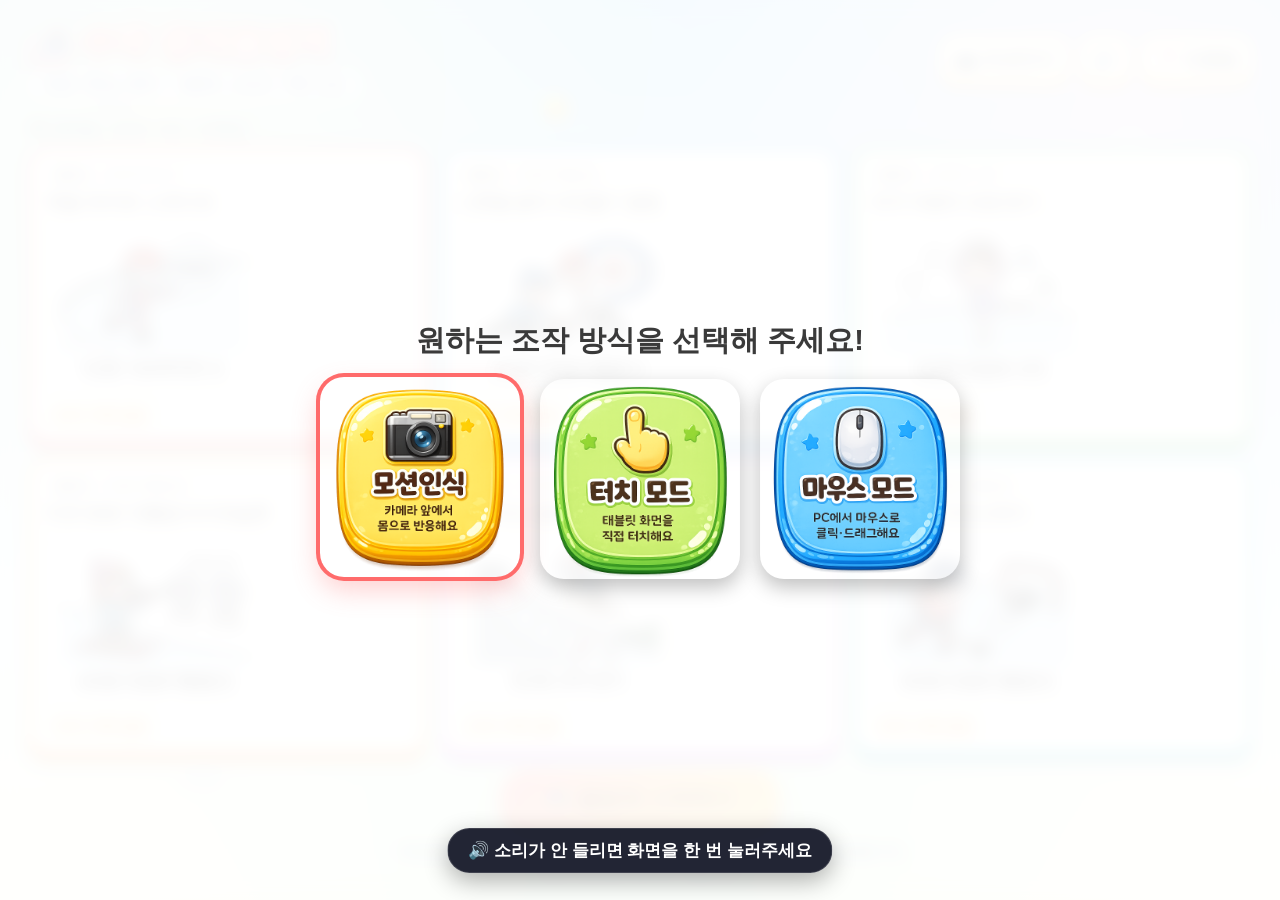
==== index.html @ 2736fecd "[프로젝트 초기화] 수학 동계올림픽 1학년 2학기 버전 프로젝트 상태 정리 및 인수인계 준비 - 모든 소스 코드, 에셋, 모델 파일 첫 커밋 - .gitignore 추가 (macO" ====
<!doctype html>
<html lang="ko">
<head>
<meta charset="UTF-8">
<meta name="viewport" content="width=device-width, initial-scale=1, maximum-scale=1, user-scalable=no, viewport-fit=cover">
<title>수학 동계올림픽</title>
<link rel="stylesheet" href="css/style.css">
</head>
<body class="landing">

<div class="landing-decor" aria-hidden="true">
  <span class="cloud1">☁️</span>
  <span class="cloud2">☁️</span>
  <span class="cloud3">☁️</span>
  <span class="star1">⭐</span>
  <span class="star2">✨</span>
  <span class="star3">⭐</span>
</div>

<div class="menu-wrap">
  <div class="menu-header">
    <div>
      <h1>🎿 수학 동계올림픽</h1>
      <div class="sub">초등 1학년 2학기 · 6종목 스포츠 기록 도전</div>
    </div>
    <div class="actions">
      <button class="icon-btn" id="modeBtn">📷 모드</button>
      <button class="icon-btn" id="volBtn">🔊</button>
      <button class="icon-btn" id="helpBtn">❓ 도움말</button>
    </div>
  </div>

  <div class="section-label">🎮 종목을 고르면 바로 시작해요</div>
  <div class="grid" id="grid"></div>

  <div class="start-cta-row">
    <button class="start-cta" id="randomStartBtn">🎮 올림픽 시작하기</button>
  </div>

  <div class="footer">📄 개인정보 처리방침 · 카메라 영상은 저장되지 않아요 (녹화 영상은 기기에만 저장됩니다)</div>
  <div class="credit">경북수학교육교사연구회 -수(數)다방-</div>
</div>

<div class="overlay-panel" id="modePanel" style="display:none;position:fixed;">
  <h2>원하는 조작 방식을 선택해 주세요!</h2>
  <div class="mode-row">
    <button class="mode-btn" data-mode="motion">
      <img src="assets/button1.png" alt="모션인식: 카메라 앞에서 몸으로 반응해요">
    </button>
    <button class="mode-btn" data-mode="touch">
      <img src="assets/button2.png" alt="터치 모드: 태블릿 화면을 직접 터치해요">
    </button>
    <button class="mode-btn" data-mode="mouse">
      <img src="assets/button3.png" alt="마우스 모드: PC에서 마우스로 클릭·드래그해요">
    </button>
  </div>
</div>

<div class="overlay-panel" id="helpPanel" style="display:none;position:fixed;">
  <div class="help-modal">
    <h2>🎉 신나게 놀아보자! 쉽고 재미있는 놀이 방법</h2>
    <p class="help-sub">태블릿을 책상 위에 놓고 앉아서, 손과 고개만 움직이면 돼요!</p>
    <div class="help-steps">
      <img src="assets/help1.png" alt="1단계 모션 인식: 손을 들어 준비, 2단계 터치 방식: 화면을 콕 눌러 시작">
      <img src="assets/help2.png" alt="3단계 60초 동안 신나게 게임하기, 4단계 멋진 영상과 사진 저장하기">
    </div>
    <button class="big-btn" id="closeHelp">알겠어요!</button>
  </div>
</div>

<script type="module">
import { HighScore, InputMode, FileAudioLoop, showSoundHint } from "./js/engine.js?v=7";

const isMuted = () => localStorage.getItem("smo_muted") === "1";
const bgm = new FileAudioLoop("assets/sounds/bgm.mp3", 0.35);
if (!isMuted()) bgm.play(showSoundHint);

const UNITS = [
  { id: "u1", emoji: "⛸️", title: "종목 1", sub: "100까지의 수", name: "목을 좌우로! 스케이트", href: "games/u1-number.html", thumb: "assets/1.png" },
  { id: "u2", emoji: "🥌", title: "종목 2", sub: "덧셈과 뺄셈(1)", name: "스톤을 굴려 10만들기 컬링", href: "games/u2-curling.html", thumb: "assets/2.png" },
  { id: "u3", emoji: "👑", title: "종목 3", sub: "모양과 시각", name: "피겨 여왕의 모양 연기", href: "games/u3-figure.html", thumb: "assets/3.png" },
  { id: "u4", emoji: "🎯", title: "종목 4", sub: "덧셈과 뺄셈(2)", name: "타겟 탕탕! 덧뺄셈 바이애슬론", href: "games/u4-biathlon.html", thumb: "assets/4.png" },
  { id: "u5", emoji: "🛷", title: "종목 5", sub: "규칙 찾기", name: "규칙 타고 멀리 스키점프", href: "games/u5-skijump.html", thumb: "assets/5.png" },
  { id: "u6", emoji: "🏒", title: "종목 6", sub: "덧셈과 뺄셈(3)", name: "슛~골인! 아이스하키", href: "games/u6-hockey.html", thumb: "assets/6.png" },
];

function goToGame(href) { bgm.stop(); location.href = href; }

let goldCount = 0;
const grid = document.getElementById("grid");
UNITS.forEach((u) => {
  const card = document.createElement("button");
  card.className = "card";
  const best = HighScore.get(u.id);
  if (best && best.label && best.label.startsWith("🥇")) goldCount++;
  card.innerHTML = `
    <div class="card-head">
      <span class="card-badge">${u.title}</span>
      <span class="card-subject">${u.sub}</span>
    </div>
    <div class="card-name">${u.name}</div>
    <div class="card-thumb" data-emoji="${u.emoji}"><img src="${u.thumb}" alt="${u.name}" loading="lazy"></div>
    <div class="card-foot">${best ? best.label : "아직 기록 없음"}</div>
  `;
  const thumbImg = card.querySelector(".card-thumb img");
  thumbImg.addEventListener("error", () => {
    thumbImg.style.display = "none";
    thumbImg.parentElement.classList.add("thumb-fallback");
  }, { once: true });
  card.addEventListener("click", () => {
    card.classList.add("bounce");
    setTimeout(() => goToGame(u.href), 180);
  });
  grid.appendChild(card);
});

document.getElementById("randomStartBtn").addEventListener("click", () => {
  const pick = UNITS[Math.floor(Math.random() * UNITS.length)];
  goToGame(pick.href);
});
if (goldCount === UNITS.length) {
  const banner = document.createElement("div");
  banner.className = "footer";
  banner.style.color = "#ffb703";
  banner.style.fontWeight = "800";
  banner.textContent = "⭐ 6종목 모두 금메달! 종합 우승 트로피 🏆";
  document.querySelector(".menu-wrap").insertBefore(banner, document.querySelector(".grid"));
}

const helpPanel = document.getElementById("helpPanel");
document.getElementById("helpBtn").addEventListener("click", () => helpPanel.style.display = "flex");
document.getElementById("closeHelp").addEventListener("click", () => helpPanel.style.display = "none");

const modePanel = document.getElementById("modePanel");
const modeBtn = document.getElementById("modeBtn");
function refreshModeBtn() {
  modeBtn.textContent = InputMode.label(InputMode.get());
  document.querySelectorAll(".mode-btn").forEach((b) => {
    b.classList.toggle("selected", b.dataset.mode === InputMode.get());
  });
}
modeBtn.addEventListener("click", () => modePanel.style.display = "flex");
document.querySelectorAll(".mode-btn").forEach((btn) => {
  btn.addEventListener("click", () => {
    InputMode.set(btn.dataset.mode);
    refreshModeBtn();
    setTimeout(() => modePanel.style.display = "none", 200);
  });
});
refreshModeBtn();
// 이번 브라우저 세션(탭)에서 아직 조작 방식 모달을 안 띄웠다면 랜딩페이지 첫 진입 시 한 번만 보여준다.
if (!sessionStorage.getItem("smo1_mode_shown")) {
  sessionStorage.setItem("smo1_mode_shown", "1");
  modePanel.style.display = "flex";
}

const volBtn = document.getElementById("volBtn");
volBtn.addEventListener("click", () => {
  const muted = localStorage.getItem("smo_muted") === "1";
  localStorage.setItem("smo_muted", muted ? "0" : "1");
  volBtn.textContent = muted ? "🔊" : "🔇";
  bgm.setMuted(!muted);
});
if (localStorage.getItem("smo_muted") === "1") volBtn.textContent = "🔇";
</script>
</body>
</html>
---- css/style.css ----
:root{
  --bg:#0f172a;
  --panel:#1a1f3d;
  --panel2:#242a52;
  --accent:#f59e0b;
  --accent2:#06d6a0;
  --accent3:#ff5722;
  --danger:#ef476f;
  --text:#f4f4f9;
  --muted:#9aa0c0;
  --radius:20px;
  --tap:48px; /* 최소 터치 영역 */
  font-family:"Pretendard","Apple SD Gothic Neo","Malgun Gothic",sans-serif;
}
*{box-sizing:border-box;}
html{
  /* 휴대폰 가로화면(~600px)부터 대형 모니터(~1600px+)까지 rem 기준 폰트가 유동적으로 조절됨 */
  font-size:clamp(14px, 0.75vw + 10px, 18px);
}
html,body{
  margin:0;padding:0;width:100%;height:100%;
  background:var(--bg);color:var(--text);
  overflow:hidden;touch-action:none;
  -webkit-user-select:none;user-select:none;
}
/* 모바일 브라우저 주소창 유무에 따라 100vh가 실제 화면과 어긋나는 문제 보정 (지원 브라우저에서만 적용) */
@supports (height:100dvh){
  html,body{height:100dvh;}
}
body.scrollable{overflow-y:auto;touch-action:pan-y;}
button{font-family:inherit;cursor:pointer;}
img{max-width:100%;height:auto;}

/* ---------- Main menu ---------- */
.menu-wrap{
  width:100%;height:100%;max-width:1700px;margin:0 auto;
  display:flex;flex-direction:column;
  padding:clamp(10px, 2vh, 18px) clamp(14px, 3vw, 28px);
  position:relative;z-index:1;
  overflow-y:auto;touch-action:pan-y; /* 세로모드 등 콘텐츠가 화면보다 길어지면 내부 스크롤 허용 */
  background:
    radial-gradient(ellipse 900px 500px at 15% -10%, #f59e0b22, transparent 60%),
    radial-gradient(ellipse 900px 600px at 100% 110%, #06d6a022, transparent 60%),
    var(--bg);
}
.menu-header{
  display:flex;align-items:center;justify-content:space-between;flex-wrap:wrap;
  gap:8px;margin-bottom:clamp(6px, 1.5vh, 14px);
}
.menu-header h1{
  font-size:clamp(1.2rem, 1.6vw + 1rem, 1.9rem);margin:0;display:flex;align-items:center;gap:10px;
  font-weight:900;letter-spacing:0.5px;
  text-shadow:0 0 18px #f59e0b99, 0 0 40px #f59e0b44, 0 2px 0 #00000066;
}
.menu-header .sub{color:var(--muted);font-size:clamp(0.7rem, 1vw + 0.4rem, 0.9rem);margin-top:4px;}
.menu-header .actions{display:flex;gap:clamp(6px, 1vw, 10px);flex-wrap:wrap;}
.icon-btn{
  background:#ffffff0f;backdrop-filter:blur(10px);border:1px solid #ffffff26;border-radius:14px;
  color:var(--text);padding:8px 12px;font-size:clamp(0.82rem, 1vw + 0.5rem, 1rem);
  min-height:var(--tap);min-width:var(--tap);
  display:inline-flex;align-items:center;justify-content:center;gap:4px;
}
.icon-btn:active{transform:scale(0.96);}

.section-label{
  color:var(--muted);font-size:clamp(0.68rem, 0.6vw + 0.5rem, 0.78rem);font-weight:700;letter-spacing:1px;
  text-transform:uppercase;margin:clamp(3px, 1vh, 6px) 2px clamp(4px, 1vh, 8px);
}

.grid{
  display:grid;grid-template-columns:repeat(3,1fr);
  grid-template-rows:repeat(2,1fr);gap:clamp(8px, 1.4vw, 14px);
  flex:1;min-height:0;
}
.card{
  background:linear-gradient(160deg,#ffffff14,#ffffff05);
  backdrop-filter:blur(14px);
  border-radius:var(--radius);border:1px solid #ffffff22;
  box-shadow:0 8px 24px #00000040, inset 0 1px 0 #ffffff1a;
  display:flex;flex-direction:column;
  gap:clamp(3px, 0.8vh, 6px);position:relative;overflow:hidden;min-height:0;
  padding:clamp(8px, 1.4vw, 14px) clamp(9px, 1.6vw, 14px) clamp(7px, 1.2vw, 10px);
  transition:transform .15s ease, border-color .15s ease, box-shadow .15s ease;
}
.card:active{transform:scale(0.96);}
/* 마우스가 있는 PC에서만 호버 효과 적용 — 터치 기기에서 hover가 눌러붙는 현상 방지 */
@media (hover:hover) and (pointer:fine){
  .card:hover{border-color:#f59e0b66;box-shadow:0 8px 28px #00000050, 0 0 0 1px #f59e0b33, inset 0 1px 0 #ffffff1a;}
}

/* 상단 헤더: 종목 뱃지 + 과목 태그 */
.card-head{display:flex;align-items:center;justify-content:space-between;gap:6px;flex:0 0 auto;}
.card-badge{
  font-size:clamp(0.6rem, 0.5vw + 0.42rem, 0.66rem);font-weight:700;white-space:nowrap;
  background:#ffffff18;padding:3px 9px;border-radius:20px;color:var(--muted);
}
.card-subject{font-size:clamp(0.62rem, 0.5vw + 0.44rem, 0.7rem);font-weight:700;color:var(--muted);white-space:nowrap;}
.card-name{
  flex:0 0 auto;font-weight:800;font-size:clamp(0.8rem, 0.8vw + 0.55rem, 0.92rem);
  line-height:1.25;text-align:left;
  overflow:hidden;text-overflow:ellipsis;display:-webkit-box;-webkit-line-clamp:2;-webkit-box-orient:vertical;
}

/* 중단: 썸네일 이미지 — object-fit:contain으로 잘림 없이 전체가 보이도록 */
.card-thumb{
  flex:1;min-height:0;display:flex;align-items:center;justify-content:center;
  background:#ffffff0a;border-radius:14px;overflow:hidden;padding:4px;
}
.card-thumb img{width:100%;height:100%;object-fit:contain;display:block;}
/* 썸네일 PNG가 아직 없을 때(추후 제작 예정) 자동 대체되는 이모지 플레이스홀더 */
.card-thumb.thumb-fallback{background:linear-gradient(160deg,#ffffff1c,#ffffff08);}
.card-thumb.thumb-fallback::before{content:attr(data-emoji);font-size:clamp(2.4rem, 9vmin, 3.6rem);filter:drop-shadow(0 4px 8px #00000030);}
body.landing .card-thumb.thumb-fallback{background:linear-gradient(160deg,#00000008,#00000003);}

/* 하단 푸터: 플레이 기록 */
.card-foot{
  flex:0 0 auto;text-align:center;font-size:clamp(0.66rem, 0.55vw + 0.48rem, 0.76rem);font-weight:700;color:var(--accent);
  background:#ffffff0f;border-radius:12px;padding:5px 8px;
  overflow:hidden;text-overflow:ellipsis;white-space:nowrap;
}
.footer{
  text-align:center;color:var(--muted);font-size:clamp(0.6rem, 0.5vw + 0.44rem, 0.72rem);
  padding-top:clamp(4px, 1vh, 10px);
}
/* 하단 제작자 표기 — 개인정보 안내 문구보다 한 단계 더 옅고 작게, 위쪽에 살짝 여백을 두어 구분 */
.credit{
  text-align:center;color:var(--muted);opacity:0.75;
  font-size:clamp(0.56rem, 0.4vw + 0.4rem, 0.66rem);
  margin-top:clamp(2px, 0.6vh, 6px);
  word-break:keep-all;overflow-wrap:break-word;
}

/* 세로모드(휴대폰을 세워서 볼 때): 3x2 가로 배치 대신 2열로 쌓아서 카드 하나하나를 넉넉하게 보여주고,
   6장을 다 채워도 화면보다 길어지면 menu-wrap이 세로로 스크롤되도록 함 */
@media (orientation:portrait){
  .grid{
    grid-template-columns:repeat(2,1fr);
    grid-template-rows:repeat(3,minmax(150px,1fr));
    flex:0 0 auto;
  }
}

/* 카드 선택 3D 바운스 */
@keyframes cardBounce{
  0%{transform:scale(1);}
  35%{transform:scale(0.92);}
  65%{transform:scale(1.05);}
  100%{transform:scale(1);}
}
.card.bounce{animation:cardBounce .38s ease;}

/* 하단 GAME START 대형 펄스 버튼 */
.start-cta-row{display:flex;justify-content:center;padding:clamp(6px, 1.4vh, 10px) 0 4px;}
.start-cta{
  background:linear-gradient(135deg,var(--accent),var(--accent3));
  border:none;border-radius:28px;color:#1a1200;font-weight:900;
  font-size:clamp(0.95rem, 1vw + 0.65rem, 1.15rem);padding:clamp(10px, 2vh, 16px) clamp(24px, 5vw, 44px);
  letter-spacing:0.5px;min-height:var(--tap);
  box-shadow:0 8px 0 #b45f0a, 0 10px 26px #f59e0b55;
  animation:ctaPulse 1.8s ease-in-out infinite;
}
.start-cta:active{transform:translateY(4px);box-shadow:0 4px 0 #b45f0a;}
@keyframes ctaPulse{
  0%,100%{transform:scale(1);box-shadow:0 8px 0 #b45f0a, 0 10px 26px #f59e0b55;}
  50%{transform:scale(1.045);box-shadow:0 8px 0 #b45f0a, 0 14px 36px #f59e0b88;}
}

/* 세로 폭이 짧은 휴대폰 가로모드에서 상하 여백을 더 압축해 넘침 방지 */
@media (max-height:440px){
  .menu-wrap{padding-top:6px;padding-bottom:6px;}
  .menu-header{margin-bottom:3px;}
  .menu-header .sub{display:none;} /* 세로 폭이 짧을 땐 부제목을 생략해 카드(썸네일) 영역을 확보 */
  .icon-btn{padding:6px 10px;}
  .section-label{display:none;}
  .grid{gap:6px;}
  .start-cta-row{padding:4px 0 2px;}
  .start-cta{padding:4px clamp(16px,4vw,28px);}
  .footer{display:none;} /* 개인정보 안내는 440px 이상 화면에서는 그대로 노출됨 */
  .credit{display:none;} /* 제작자 표기도 마찬가지로 440px 이상 화면에서는 그대로 노출됨 */
  /* 카드 내부: 썸네일 이미지가 완전히 눌리지 않도록 헤더/이름/푸터 여백을 최소화 */
  .card{padding:5px 8px 4px;gap:2px;}
  .card-name{-webkit-line-clamp:1;font-size:0.7rem;}
  .card-foot{padding:2px 6px;}
  .card-thumb{min-height:26px;}
}

/* ---------- Game shell ---------- */
.game-stage{position:fixed;inset:0;background:#000;}
#gameCanvas{position:absolute;inset:0;width:100%;height:100%;}
.hud{
  position:absolute;top:0;left:0;right:0;
  display:flex;justify-content:space-between;align-items:flex-start;
  padding:clamp(8px, 1.6vh, 14px) clamp(10px, 2.4vw, 20px);pointer-events:none;
  font-weight:700;text-shadow:0 2px 6px #000a;
}
.hud .rec{
  display:flex;align-items:center;gap:6px;color:#ff5566;font-size:clamp(0.72rem, 0.6vw + 0.5rem, 0.85rem);
  background:#00000060;padding:4px 10px;border-radius:20px;
}
.hud .rec .dot{width:8px;height:8px;border-radius:50%;background:#ff2244;animation:blink 1s infinite;}
@keyframes blink{50%{opacity:0.2;}}
.hud .home-btn{
  pointer-events:all;background:#00000060;border:none;color:#fff;
  border-radius:14px;padding:8px 12px;font-size:clamp(0.95rem, 1vw + 0.6rem, 1.1rem);
  min-height:var(--tap);min-width:var(--tap);
  display:inline-flex;align-items:center;justify-content:center;
}

.overlay-panel{
  position:absolute;inset:0;z-index:20;display:flex;flex-direction:column;
  align-items:center;justify-content:center;gap:clamp(10px, 2vh, 18px);text-align:center;
  background:#0b0e1fcc;backdrop-filter:blur(6px);padding:clamp(14px, 3vw, 24px);
  overflow:auto;
}
.overlay-panel h2{font-size:clamp(1.15rem, 1.6vw + 0.7rem, 1.6rem);margin:0;}
.overlay-panel p{color:var(--muted);margin:0;max-width:560px;line-height:1.5;font-size:clamp(0.85rem, 0.8vw + 0.5rem, 1rem);}

/* 도움말: 뷰포트 대비 적당한 비율로 제한된 모달 컨테이너 — 내부 콘텐츠만 스크롤됨 */
.help-modal{
  display:flex;flex-direction:column;align-items:center;text-align:center;
  gap:clamp(8px, 1.6vh, 14px);
  width:100%;max-width:900px;max-height:85vh;
  overflow-y:auto;-webkit-overflow-scrolling:touch;
  background:#12162eee;border:1px solid #ffffff22;border-radius:24px;
  padding:clamp(16px, 3vh, 28px) clamp(14px, 3vw, 28px);
  box-shadow:0 20px 60px #00000060;
}
body.landing .help-modal{background:#fffdf7ee;border-color:#ffd166;}
/* 도움말 배경은 밝은 랜딩 테마에서도 항상 어둡게 눌러서, 흰 배경 위에 흰 모달이 묻히지 않고 또렷하게 도드라지도록 함 */
#helpPanel{background:rgba(8, 12, 26, 0.72);backdrop-filter:blur(8px);}

/* 4단계 인포그래픽 — 넓은 화면(PC)에서는 두 장이 나란히, 좁아지면 자연스럽게 세로로 줄바꿈 */
.help-steps{
  display:flex;flex-wrap:wrap;justify-content:center;align-items:flex-start;
  gap:clamp(10px, 2vw, 20px);
  width:100%;
}
.help-steps img{
  display:block;width:100%;height:auto;object-fit:contain;
  flex:1 1 340px;max-width:400px;max-height:42vh;
  border-radius:16px;box-shadow:0 8px 20px #00000040;
}

/* 태블릿/휴대폰 가로모드처럼 화면 높이가 낮을 때: 이미지·여백을 더 압축해 한 화면에 들어오도록 */
@media (max-height:560px){
  .help-modal{max-height:94vh;gap:6px;padding:clamp(10px, 2vh, 16px) clamp(12px, 2.6vw, 20px);}
  .help-steps img{max-height:30vh;}
}
.big-btn{
  background:linear-gradient(135deg,var(--accent),#ff8a3d);
  border:none;border-radius:18px;color:#1a1200;font-weight:800;
  font-size:clamp(0.95rem, 1vw + 0.6rem, 1.15rem);padding:clamp(11px, 2vh, 16px) clamp(20px, 4vw, 34px);
  min-height:var(--tap);box-shadow:0 6px 0 #b06400;
}
.big-btn:active{transform:translateY(4px);box-shadow:0 2px 0 #b06400;}
.ghost-btn{
  background:transparent;border:2px solid #ffffff40;border-radius:18px;
  color:var(--text);font-weight:700;padding:clamp(10px, 1.8vh, 14px) clamp(16px, 3vw, 28px);
  min-height:var(--tap);
}
.countdown-num{font-size:clamp(4rem, 16vmin, 8rem);font-weight:900;color:var(--accent);text-shadow:0 8px 20px #000;}

/* ---------- 손 들기 시작 시퀀스 ---------- */
.raise-icon{font-size:clamp(2.6rem, 10vmin, 4.5rem);}
.hold-bar{
  width:clamp(180px, 40vw, 260px);height:14px;border-radius:8px;background:#ffffff22;
  overflow:hidden;border:2px solid #ffffff33;
}
.hold-fill{height:100%;width:0%;background:linear-gradient(90deg,var(--accent2),#06d6a0);transition:width .05s linear;}
.ready-flash h2{color:var(--accent2);font-size:clamp(1.4rem, 4vw, 2rem);}

.guide-frame{
  position:absolute;inset:24px;border:4px solid var(--accent2);border-radius:24px;
  pointer-events:none;opacity:0.75;transition:border-color .2s;
}
.guide-frame.bad{border-color:var(--danger);}

.result-stats{display:flex;gap:clamp(10px, 2vw, 22px);flex-wrap:wrap;justify-content:center;}
.stat-box{
  background:var(--panel);border-radius:16px;padding:clamp(10px, 1.6vh, 16px) clamp(14px, 2.4vw, 22px);
  min-width:96px;
}
.stat-box .num{font-size:clamp(1.3rem, 1.6vw + 0.8rem, 1.8rem);font-weight:800;color:var(--accent);}
.stat-box .label{font-size:clamp(0.7rem, 0.6vw + 0.5rem, 0.8rem);color:var(--muted);}
.medal{font-size:clamp(2.8rem, 10vmin, 4rem);}
.action-row{display:flex;gap:12px;flex-wrap:wrap;justify-content:center;}
video.preview{max-width:min(280px, 70vw);width:100%;border-radius:16px;border:2px solid #ffffff30;}

.cursor-dot{position:absolute;width:26px;height:26px;border-radius:50%;
  background:#06d6a0aa;border:3px solid #fff;pointer-events:none;
  transform:translate(-50%,-50%);transition:background .1s;}
.cursor-dot.grab{background:#ffb703cc;}

.small-note{font-size:clamp(0.68rem, 0.5vw + 0.5rem, 0.75rem);color:var(--muted);}

/* ---------- 입력 모드 선택 (에셋 이미지 버튼: button1~3.png에 아이콘·제목·설명이 모두 포함됨) ---------- */
.mode-row{display:flex;gap:clamp(10px, 2vw, 20px);flex-wrap:wrap;justify-content:center;}
.mode-btn{
  background:none;border:none;padding:0;margin:0;cursor:pointer;
  flex:0 1 200px;max-width:220px;min-width:112px;
  border-radius:24px;overflow:hidden;line-height:0;
  box-shadow:0 8px 20px #00000040;
  transition:transform .15s ease, box-shadow .15s ease;
}
.mode-btn img{display:block;width:100%;height:auto;}
.mode-btn:active{transform:scale(0.94);}
.mode-btn.selected{
  box-shadow:0 0 0 4px var(--accent), 0 12px 28px #f59e0b55;
  transform:translateY(-2px);
}

/* ---------- 종목6 터치/마우스용 손모양 버튼 ---------- */
.gesture-row{
  position:absolute;left:0;right:0;bottom:clamp(10px, 3vh, 22px);
  display:flex;gap:clamp(8px, 1.6vw, 14px);justify-content:center;pointer-events:none;flex-wrap:wrap;
}
.gesture-btn{
  pointer-events:all;width:clamp(52px, 10vmin, 74px);height:clamp(52px, 10vmin, 74px);border-radius:50%;
  background:var(--panel);border:3px solid #ffffff30;font-size:clamp(1.4rem, 4vmin, 2rem);
  display:flex;align-items:center;justify-content:center;
}
.gesture-btn:active{transform:scale(0.92);border-color:var(--accent2);}

/* ================================================================
   랜딩(시작) 화면 전용 — 닌텐도 타이틀 화면풍 밝고 귀여운 테마
   (게임 플레이 화면은 카메라 대비를 위해 어두운 테마를 그대로 유지)
   ================================================================ */
body.landing{
  background:
    radial-gradient(circle at 12% 15%, #fff9c4cc, transparent 40%),
    radial-gradient(circle at 88% 12%, #ffd6ecc0, transparent 38%),
    radial-gradient(circle at 50% 105%, #c8f7d1, transparent 45%),
    linear-gradient(180deg, #6ec3f4 0%, #9adcf9 30%, #dff5ff 62%, #fff7d6 100%);
}
.landing-decor{
  position:fixed;inset:0;z-index:0;pointer-events:none;overflow:hidden;
}
.landing-decor span{
  position:absolute;font-size:2.6rem;opacity:0.85;
  filter:drop-shadow(0 4px 6px #00000018);
}
.landing-decor .cloud1{top:6%;left:6%;font-size:3.2rem;animation:cloudFloat 22s ease-in-out infinite;}
.landing-decor .cloud2{top:14%;right:10%;font-size:2.4rem;animation:cloudFloat 26s ease-in-out infinite reverse;}
.landing-decor .cloud3{bottom:12%;left:14%;font-size:2rem;animation:cloudFloat 18s ease-in-out infinite;}
.landing-decor .star1{top:10%;left:42%;font-size:1.6rem;animation:twinkle 2.4s ease-in-out infinite;}
.landing-decor .star2{top:22%;right:26%;font-size:1.3rem;animation:twinkle 3.1s ease-in-out infinite .5s;}
.landing-decor .star3{bottom:20%;right:8%;font-size:1.7rem;animation:twinkle 2.7s ease-in-out infinite 1s;}
@keyframes cloudFloat{0%,100%{transform:translateX(0) translateY(0);}50%{transform:translateX(24px) translateY(-10px);}}
@keyframes twinkle{0%,100%{opacity:0.35;transform:scale(0.9);}50%{opacity:1;transform:scale(1.15);}}
/* 세로 폭이 짧은 화면에서는 장식 요소가 카드와 겹쳐 어지러워 보이지 않도록 옅게 */
@media (max-height:440px){
  .landing-decor{opacity:0.5;}
}

body.landing .menu-wrap{background:none;}

body.landing .menu-header h1{
  color:#fffbe6;
  text-shadow:
    -2px -2px 0 #ff6b6b, 2px -2px 0 #ff6b6b, -2px 2px 0 #ff6b6b, 2px 2px 0 #ff6b6b,
    0 5px 0 #e64980, 0 9px 14px #00000030;
  animation:titleWiggle 3.2s ease-in-out infinite;
}
@keyframes titleWiggle{0%,100%{transform:rotate(0deg);}50%{transform:rotate(-1.5deg);}}
body.landing .menu-header .sub{
  color:#3a5a8a;font-weight:700;
  background:#ffffffcc;display:inline-block;padding:4px 14px;border-radius:20px;
  margin-top:6px;box-shadow:0 2px 0 #00000012;
}
body.landing .icon-btn{
  background:#fffdf5;border:3px solid #ffd166;color:#3a3a3a;font-weight:700;
  box-shadow:0 4px 0 #e8b23d;border-radius:16px;
}
body.landing .icon-btn:active{transform:translateY(2px);box-shadow:0 2px 0 #e8b23d;}

body.landing .section-label{color:#3a5a8a;font-weight:800;}

body.landing .card{
  background:#fffdf7;
  border:4px solid #ffd166;
  box-shadow:0 6px 0 #e8b23d, 0 10px 16px #00000018;
  backdrop-filter:none;
}
body.landing .card:nth-child(6n+1){border-color:#ff6b6b;box-shadow:0 6px 0 #d64545,0 10px 16px #00000018;}
body.landing .card:nth-child(6n+2){border-color:#4dabf7;box-shadow:0 6px 0 #2f7dc4,0 10px 16px #00000018;}
body.landing .card:nth-child(6n+3){border-color:#51cf66;box-shadow:0 6px 0 #2f9e44,0 10px 16px #00000018;}
body.landing .card:nth-child(6n+4){border-color:#ffa94d;box-shadow:0 6px 0 #e8720c,0 10px 16px #00000018;}
body.landing .card:nth-child(6n+5){border-color:#da77f2;box-shadow:0 6px 0 #ae3ec9,0 10px 16px #00000018;}
body.landing .card:nth-child(6n+6){border-color:#3bc9db;box-shadow:0 6px 0 #0b9aad,0 10px 16px #00000018;}
body.landing .card:active{transform:translateY(3px) scale(0.98);}
body.landing .card-badge{background:#00000010;color:#5a5a5a;font-weight:700;}
body.landing .card-subject{color:#8a8a8a;}
body.landing .card-name{color:#3a3a3a;}
body.landing .card-thumb{background:#00000008;}
body.landing .card-foot{background:#fff3d6;color:#e8720c;}

body.landing .start-cta-row{padding:14px 0 6px;}
body.landing .start-cta{
  background:linear-gradient(135deg,#ff6b6b,#ffa94d 50%,#ffd43b);
  color:#5a2d00;box-shadow:0 8px 0 #d9480f, 0 12px 26px #ff922b55;
}

body.landing .footer{color:#3a5a8a;font-weight:600;}
body.landing .credit{color:#3a5a8a;}

body.landing .overlay-panel{
  background:#ffffffee;backdrop-filter:blur(8px);
}
body.landing .overlay-panel h2{color:#3a3a3a;}
body.landing .overlay-panel p{color:#5a5a5a;}
body.landing .mode-btn.selected{box-shadow:0 0 0 4px #ff6b6b, 0 12px 28px #ff6b6b55;}

/* 세로 폭이 짧은 휴대폰 가로모드에서, 위쪽 랜딩 테마 전용 규칙(부제목/CTA 여백)이
   더 높은 우선순위를 가지므로 여기서 body.landing을 명시해 다시 압축한다 */
@media (max-height:440px){
  body.landing .menu-header .sub{display:none;}
  body.landing .start-cta-row{padding:4px 0 2px;}
}

/* ---------- 소리 안내 토스트 ---------- */
.sound-hint{
  position:fixed;left:50%;bottom:clamp(14px, 3vh, 28px);transform:translateX(-50%) translateY(8px);
  background:#0b0e1fe6;color:#fff;padding:10px 20px;border-radius:22px;
  font-size:clamp(0.8rem, 0.7vw + 0.6rem, 0.95rem);font-weight:700;
  z-index:60;pointer-events:none;opacity:0;transition:opacity .3s ease, transform .3s ease;
  box-shadow:0 8px 24px #00000050;border:1px solid #ffffff22;white-space:nowrap;
}
.sound-hint.show{opacity:1;transform:translateX(-50%) translateY(0);}
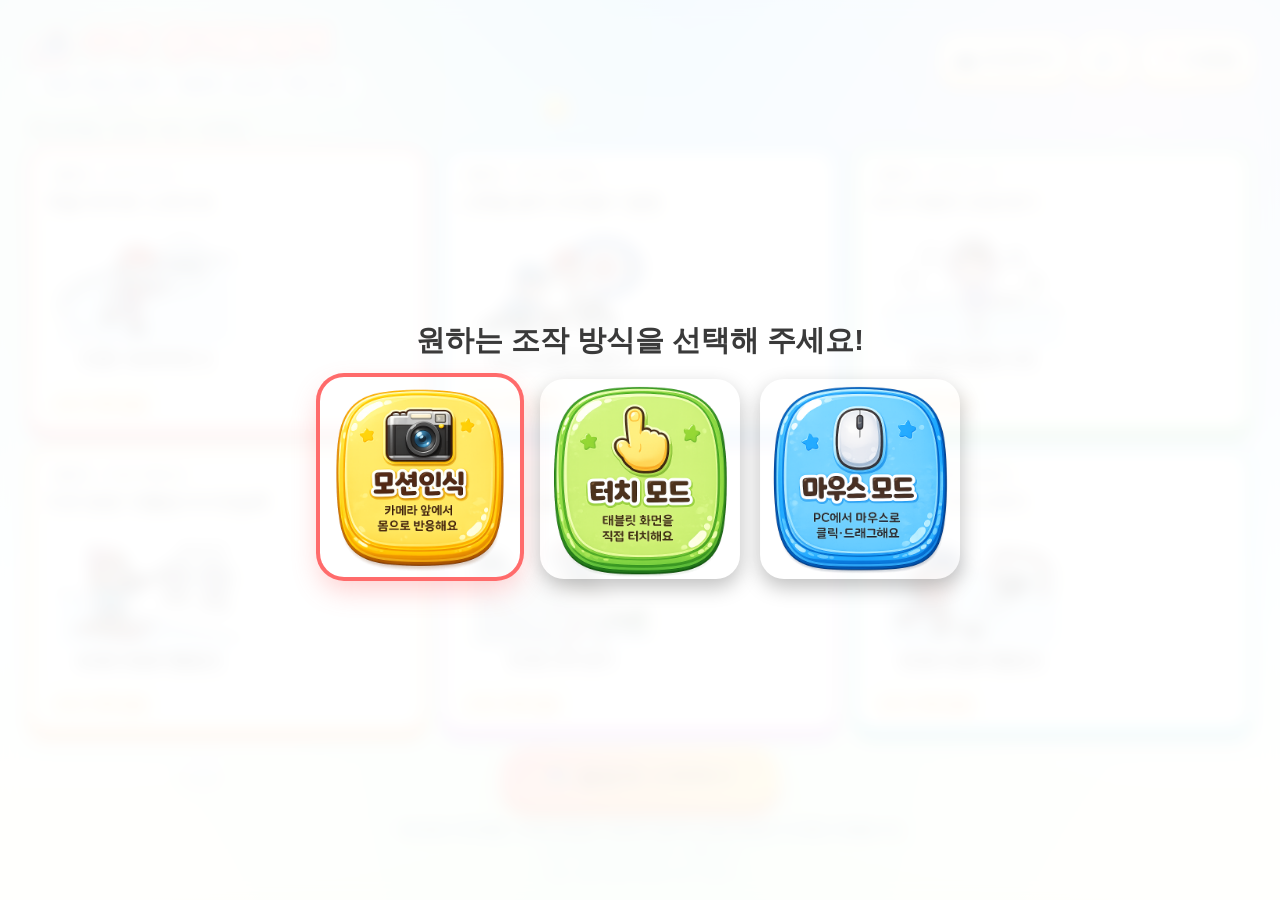
==== commit e7aa30d2: "랜딩 화면 하단에 제작자 이름 표기 추가 Co-Authored-By: Claude Sonnet 5 <noreply@anthropic.com>" ====
--- a/index.html
+++ b/index.html
@@ -39,6 +39,7 @@
 
   <div class="footer">📄 개인정보 처리방침 · 카메라 영상은 저장되지 않아요 (녹화 영상은 기기에만 저장됩니다)</div>
   <div class="credit">경북수학교육교사연구회 -수(數)다방-</div>
+  <div class="credit">만든 사람: 경북 소천초 교사 이응석</div>
 </div>
 
 <div class="overlay-panel" id="modePanel" style="display:none;position:fixed;">
--- a/css/style.css
+++ b/css/style.css
@@ -258,7 +258,33 @@
   color:var(--text);font-weight:700;padding:clamp(10px, 1.8vh, 14px) clamp(16px, 3vw, 28px);
   min-height:var(--tap);
 }
-.countdown-num{font-size:clamp(4rem, 16vmin, 8rem);font-weight:900;color:var(--accent);text-shadow:0 8px 20px #000;}
+/* 3·2·1이 튀어오르듯 나오도록: 숫자가 바뀔 때마다 JS가 .pop 클래스를 지웠다 다시 붙여
+   아래 애니메이션을 처음부터 재생시킨다(단순히 계속 도는 pulse보다 각 숫자 등장에 딱 맞게 반응함) */
+.countdown-num{
+  position:relative;display:inline-block;
+  font-size:clamp(4rem, 16vmin, 8rem);font-weight:900;color:var(--accent);
+  -webkit-text-stroke:3px #1d2b4d;
+  text-shadow:
+    -3px -3px 0 #fff, 3px -3px 0 #fff, -3px 3px 0 #fff, 3px 3px 0 #fff,
+    0 8px 0 #00000030, 0 16px 26px #00000060;
+  transform:scale(0);
+}
+.countdown-num.pop{animation:countPop .6s cubic-bezier(.34,1.8,.64,1) both;}
+.countdown-num.pop::after{
+  content:"";position:absolute;left:50%;top:50%;width:1em;height:1em;border-radius:50%;
+  border:5px solid currentColor;transform:translate(-50%,-50%) scale(.4);opacity:.85;
+  animation:countRing .6s ease-out both;pointer-events:none;
+}
+@keyframes countPop{
+  0%{transform:scale(.2) rotate(-14deg);opacity:0;}
+  55%{transform:scale(1.28) rotate(7deg);opacity:1;}
+  75%{transform:scale(.9) rotate(-4deg);}
+  100%{transform:scale(1) rotate(0deg);}
+}
+@keyframes countRing{
+  0%{transform:translate(-50%,-50%) scale(.4);opacity:.85;}
+  100%{transform:translate(-50%,-50%) scale(2.4);opacity:0;}
+}
 
 /* ---------- 손 들기 시작 시퀀스 ---------- */
 .raise-icon{font-size:clamp(2.6rem, 10vmin, 4.5rem);}
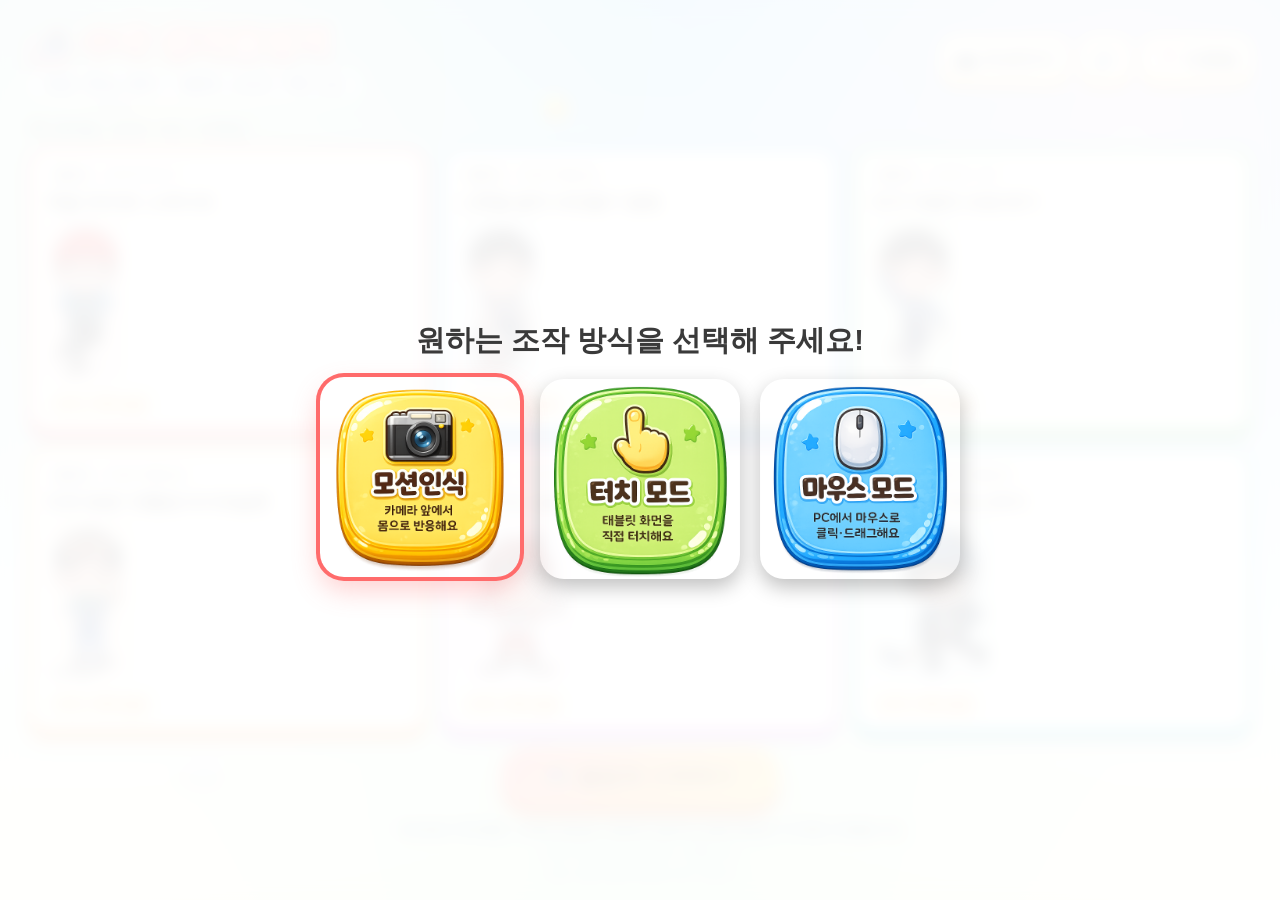
==== commit bfcdcab2: "우리반 학생 캐릭터를 6종목 랜딩 썸네일·대기·결과 화면에 적용 teacher가 제작한 캐릭터 8장(다운로드 폴더)을 배경 제거·최적화해 assets/에 추가하고 코드에 연결했습니" ====
--- a/index.html
+++ b/index.html
@@ -77,12 +77,12 @@
 if (!isMuted()) bgm.play(showSoundHint);
 
 const UNITS = [
-  { id: "u1", emoji: "⛸️", title: "종목 1", sub: "100까지의 수", name: "목을 좌우로! 스케이트", href: "games/u1-number.html", thumb: "assets/1.png" },
-  { id: "u2", emoji: "🥌", title: "종목 2", sub: "덧셈과 뺄셈(1)", name: "스톤을 굴려 10만들기 컬링", href: "games/u2-curling.html", thumb: "assets/2.png" },
-  { id: "u3", emoji: "👑", title: "종목 3", sub: "모양과 시각", name: "피겨 여왕의 모양 연기", href: "games/u3-figure.html", thumb: "assets/3.png" },
-  { id: "u4", emoji: "🎯", title: "종목 4", sub: "덧셈과 뺄셈(2)", name: "타겟 탕탕! 덧뺄셈 바이애슬론", href: "games/u4-biathlon.html", thumb: "assets/4.png" },
-  { id: "u5", emoji: "🛷", title: "종목 5", sub: "규칙 찾기", name: "규칙 타고 멀리 스키점프", href: "games/u5-skijump.html", thumb: "assets/5.png" },
-  { id: "u6", emoji: "🏒", title: "종목 6", sub: "덧셈과 뺄셈(3)", name: "슛~골인! 아이스하키", href: "games/u6-hockey.html", thumb: "assets/6.png" },
+  { id: "u1", emoji: "⛸️", title: "종목 1", sub: "100까지의 수", name: "목을 좌우로! 스케이트", href: "games/u1-number.html", thumb: "assets/char_u1_skate.png" },
+  { id: "u2", emoji: "🥌", title: "종목 2", sub: "덧셈과 뺄셈(1)", name: "스톤을 굴려 10만들기 컬링", href: "games/u2-curling.html", thumb: "assets/char_u2_curling.png" },
+  { id: "u3", emoji: "👑", title: "종목 3", sub: "모양과 시각", name: "피겨 여왕의 모양 연기", href: "games/u3-figure.html", thumb: "assets/char_u3_figure.png" },
+  { id: "u4", emoji: "🎯", title: "종목 4", sub: "덧셈과 뺄셈(2)", name: "타겟 탕탕! 덧뺄셈 바이애슬론", href: "games/u4-biathlon.html", thumb: "assets/char_u4_biathlon.png" },
+  { id: "u5", emoji: "🛷", title: "종목 5", sub: "규칙 찾기", name: "규칙 타고 멀리 스키점프", href: "games/u5-skijump.html", thumb: "assets/char_u5_skijump.png" },
+  { id: "u6", emoji: "🏒", title: "종목 6", sub: "덧셈과 뺄셈(3)", name: "슛~골인! 아이스하키", href: "games/u6-hockey.html", thumb: "assets/char_u6_hockey.png" },
 ];
 
 function goToGame(href) { bgm.stop(); location.href = href; }
--- a/css/style.css
+++ b/css/style.css
@@ -101,10 +101,12 @@
   overflow:hidden;text-overflow:ellipsis;display:-webkit-box;-webkit-line-clamp:2;-webkit-box-orient:vertical;
 }
 
-/* 중단: 썸네일 이미지 — object-fit:contain으로 잘림 없이 전체가 보이도록 */
+/* 중단: 썸네일 이미지 — object-fit:contain으로 잘림 없이 전체가 보이도록.
+   테두리선 대신 안쪽으로 파인 느낌의 음각 그림자만 둬서 카드와 겉돌지 않게 한다 */
 .card-thumb{
   flex:1;min-height:0;display:flex;align-items:center;justify-content:center;
-  background:#ffffff0a;border-radius:14px;overflow:hidden;padding:4px;
+  background:#ffffff0a;border:none;border-radius:14px;overflow:hidden;padding:4px;
+  box-shadow:inset 0 2px 6px rgba(0,0,0,0.1);
 }
 .card-thumb img{width:100%;height:100%;object-fit:contain;display:block;}
 /* 썸네일 PNG가 아직 없을 때(추후 제작 예정) 자동 대체되는 이모지 플레이스홀더 */
@@ -288,6 +290,8 @@
 
 /* ---------- 손 들기 시작 시퀀스 ---------- */
 .raise-icon{font-size:clamp(2.6rem, 10vmin, 4.5rem);}
+/* 모션모드에서는 이모지 대신 우리반 캐릭터가 손을 들고 응원하는 그림으로 안내 */
+.raise-icon img{display:block;max-height:clamp(90px, 22vmin, 160px);width:auto;filter:drop-shadow(0 6px 10px #00000040);}
 .hold-bar{
   width:clamp(180px, 40vw, 260px);height:14px;border-radius:8px;background:#ffffff22;
   overflow:hidden;border:2px solid #ffffff33;
@@ -309,6 +313,11 @@
 .stat-box .num{font-size:clamp(1.3rem, 1.6vw + 0.8rem, 1.8rem);font-weight:800;color:var(--accent);}
 .stat-box .label{font-size:clamp(0.7rem, 0.6vw + 0.5rem, 0.8rem);color:var(--muted);}
 .medal{font-size:clamp(2.8rem, 10vmin, 4rem);}
+/* 결과 화면의 우리반 캐릭터 — 메달 색은 그대로 이모지로 알아보고, 캐릭터는 승리를 함께 즐기는 느낌만 더함 */
+.result-char{max-height:clamp(80px, 18vmin, 140px);width:auto;display:block;margin:0 auto;filter:drop-shadow(0 6px 10px #00000040);}
+@media (max-height:440px){
+  .result-char{display:none;} /* 화면이 낮을 때는 통계·버튼이 잘리지 않도록 캐릭터를 생략 */
+}
 .action-row{display:flex;gap:12px;flex-wrap:wrap;justify-content:center;}
 video.preview{max-width:min(280px, 70vw);width:100%;border-radius:16px;border:2px solid #ffffff30;}
 
@@ -417,7 +426,14 @@
 body.landing .card-badge{background:#00000010;color:#5a5a5a;font-weight:700;}
 body.landing .card-subject{color:#8a8a8a;}
 body.landing .card-name{color:#3a3a3a;}
-body.landing .card-thumb{background:#00000008;}
+/* 썸네일 배경을 각 카드 고유 색의 10% 톤으로 깔아 카드와 한 몸처럼 보이게 함(무채색 회색 대신) */
+body.landing .card-thumb{background:#00000008;box-shadow:inset 0 2px 6px rgba(0,0,0,0.1);}
+body.landing .card:nth-child(6n+1) .card-thumb{background:#ff6b6b1a;}
+body.landing .card:nth-child(6n+2) .card-thumb{background:#4dabf71a;}
+body.landing .card:nth-child(6n+3) .card-thumb{background:#51cf661a;}
+body.landing .card:nth-child(6n+4) .card-thumb{background:#ffa94d1a;}
+body.landing .card:nth-child(6n+5) .card-thumb{background:#da77f21a;}
+body.landing .card:nth-child(6n+6) .card-thumb{background:#3bc9db1a;}
 body.landing .card-foot{background:#fff3d6;color:#e8720c;}
 
 body.landing .start-cta-row{padding:14px 0 6px;}
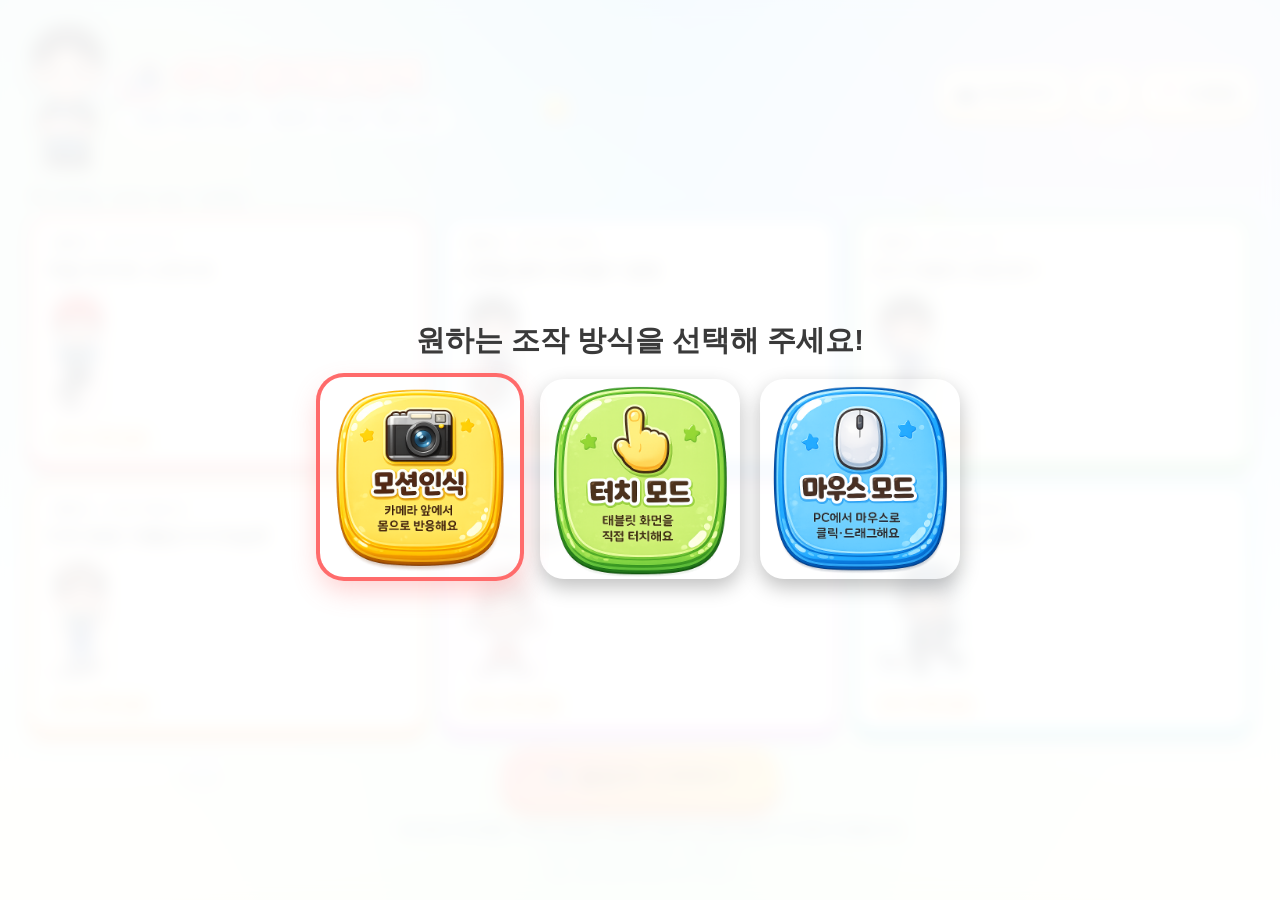
==== commit 1df3f6ed: "랜딩 타이틀 옆에 원본 캐릭터(팔짱 포즈) 마스코트로 추가 여태 6개 카드에는 종목별 유니폼 버전만 쓰였고, 정작 이 캐릭터의 "본모습" (팔짱 낀 당당한 포즈)은 어디에도 없었음" ====
--- a/index.html
+++ b/index.html
@@ -19,9 +19,12 @@
 
 <div class="menu-wrap">
   <div class="menu-header">
-    <div>
-      <h1>🎿 수학 동계올림픽</h1>
-      <div class="sub">초등 1학년 2학기 · 6종목 스포츠 기록 도전</div>
+    <div class="title-block">
+      <img class="mascot-hero" src="assets/char_mascot.png" alt="우리반 캐릭터">
+      <div>
+        <h1>🎿 수학 동계올림픽</h1>
+        <div class="sub">초등 1학년 2학기 · 6종목 스포츠 기록 도전</div>
+      </div>
     </div>
     <div class="actions">
       <button class="icon-btn" id="modeBtn">📷 모드</button>
--- a/css/style.css
+++ b/css/style.css
@@ -46,6 +46,12 @@
 .menu-header{
   display:flex;align-items:center;justify-content:space-between;flex-wrap:wrap;
   gap:8px;margin-bottom:clamp(6px, 1.5vh, 14px);
+}
+.title-block{display:flex;align-items:center;gap:clamp(6px, 1.5vw, 14px);}
+/* 타이틀 옆 우리반 캐릭터 — 화면이 낮을 땐 카드 영역을 우선해 숨김 */
+.mascot-hero{height:clamp(70px, 17vh, 150px);width:auto;display:block;filter:drop-shadow(0 4px 8px #00000040);}
+@media (max-height:440px){
+  .mascot-hero{display:none;}
 }
 .menu-header h1{
   font-size:clamp(1.2rem, 1.6vw + 1rem, 1.9rem);margin:0;display:flex;align-items:center;gap:10px;
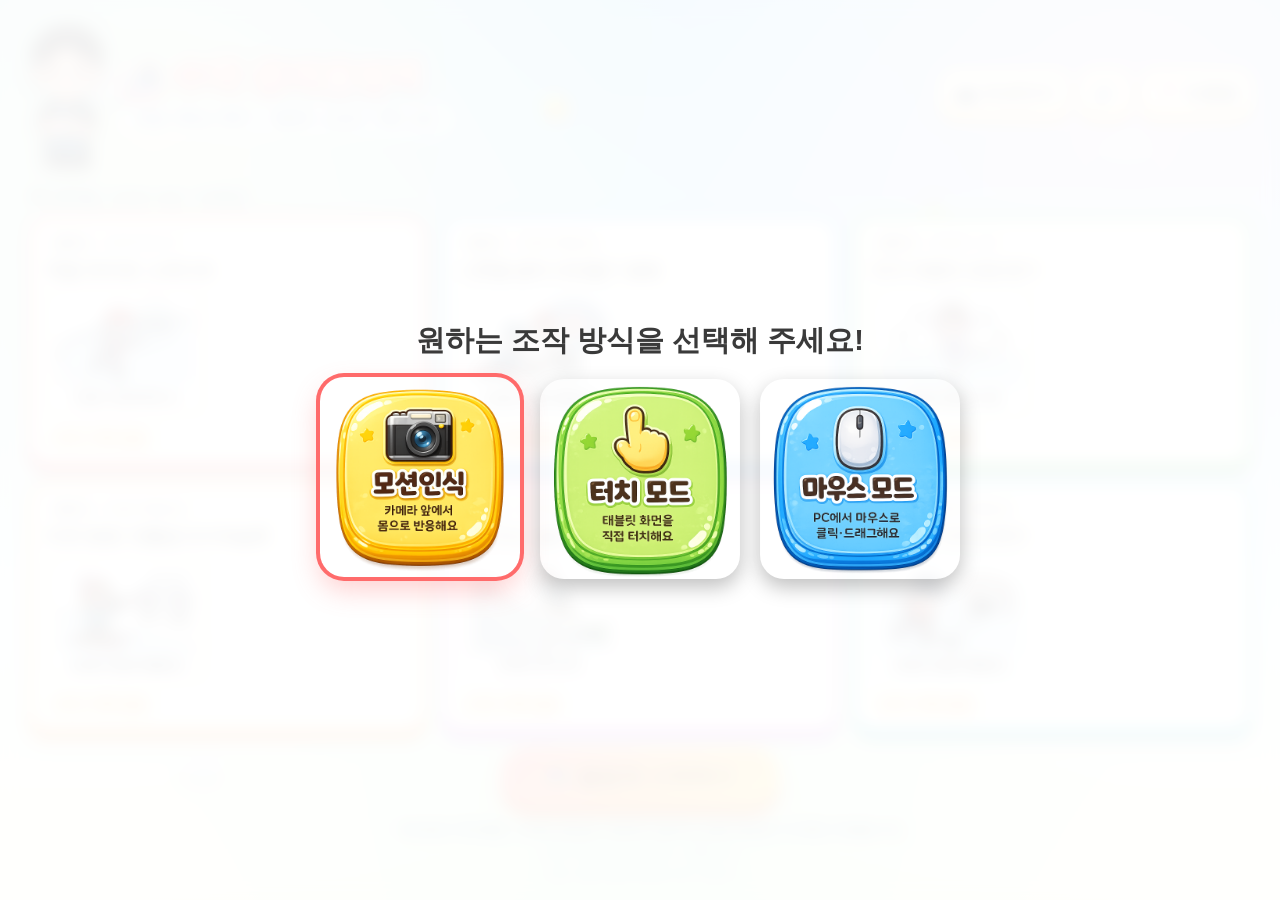
==== commit 865466c3: "랜딩 썸네일을 원본 1~6.png로 되돌리고, 게임 내부 활용 제안서 작성 - index.html: 카드 썸네일을 종목별 캐릭터 이미지에서 기존 범용 일러스트(1~6.png)로 롤" ====
--- a/index.html
+++ b/index.html
@@ -80,12 +80,12 @@
 if (!isMuted()) bgm.play(showSoundHint);
 
 const UNITS = [
-  { id: "u1", emoji: "⛸️", title: "종목 1", sub: "100까지의 수", name: "목을 좌우로! 스케이트", href: "games/u1-number.html", thumb: "assets/char_u1_skate.png" },
-  { id: "u2", emoji: "🥌", title: "종목 2", sub: "덧셈과 뺄셈(1)", name: "스톤을 굴려 10만들기 컬링", href: "games/u2-curling.html", thumb: "assets/char_u2_curling.png" },
-  { id: "u3", emoji: "👑", title: "종목 3", sub: "모양과 시각", name: "피겨 여왕의 모양 연기", href: "games/u3-figure.html", thumb: "assets/char_u3_figure.png" },
-  { id: "u4", emoji: "🎯", title: "종목 4", sub: "덧셈과 뺄셈(2)", name: "타겟 탕탕! 덧뺄셈 바이애슬론", href: "games/u4-biathlon.html", thumb: "assets/char_u4_biathlon.png" },
-  { id: "u5", emoji: "🛷", title: "종목 5", sub: "규칙 찾기", name: "규칙 타고 멀리 스키점프", href: "games/u5-skijump.html", thumb: "assets/char_u5_skijump.png" },
-  { id: "u6", emoji: "🏒", title: "종목 6", sub: "덧셈과 뺄셈(3)", name: "슛~골인! 아이스하키", href: "games/u6-hockey.html", thumb: "assets/char_u6_hockey.png" },
+  { id: "u1", emoji: "⛸️", title: "종목 1", sub: "100까지의 수", name: "목을 좌우로! 스케이트", href: "games/u1-number.html", thumb: "assets/1.png" },
+  { id: "u2", emoji: "🥌", title: "종목 2", sub: "덧셈과 뺄셈(1)", name: "스톤을 굴려 10만들기 컬링", href: "games/u2-curling.html", thumb: "assets/2.png" },
+  { id: "u3", emoji: "👑", title: "종목 3", sub: "모양과 시각", name: "피겨 여왕의 모양 연기", href: "games/u3-figure.html", thumb: "assets/3.png" },
+  { id: "u4", emoji: "🎯", title: "종목 4", sub: "덧셈과 뺄셈(2)", name: "타겟 탕탕! 덧뺄셈 바이애슬론", href: "games/u4-biathlon.html", thumb: "assets/4.png" },
+  { id: "u5", emoji: "🛷", title: "종목 5", sub: "규칙 찾기", name: "규칙 타고 멀리 스키점프", href: "games/u5-skijump.html", thumb: "assets/5.png" },
+  { id: "u6", emoji: "🏒", title: "종목 6", sub: "덧셈과 뺄셈(3)", name: "슛~골인! 아이스하키", href: "games/u6-hockey.html", thumb: "assets/6.png" },
 ];
 
 function goToGame(href) { bgm.stop(); location.href = href; }
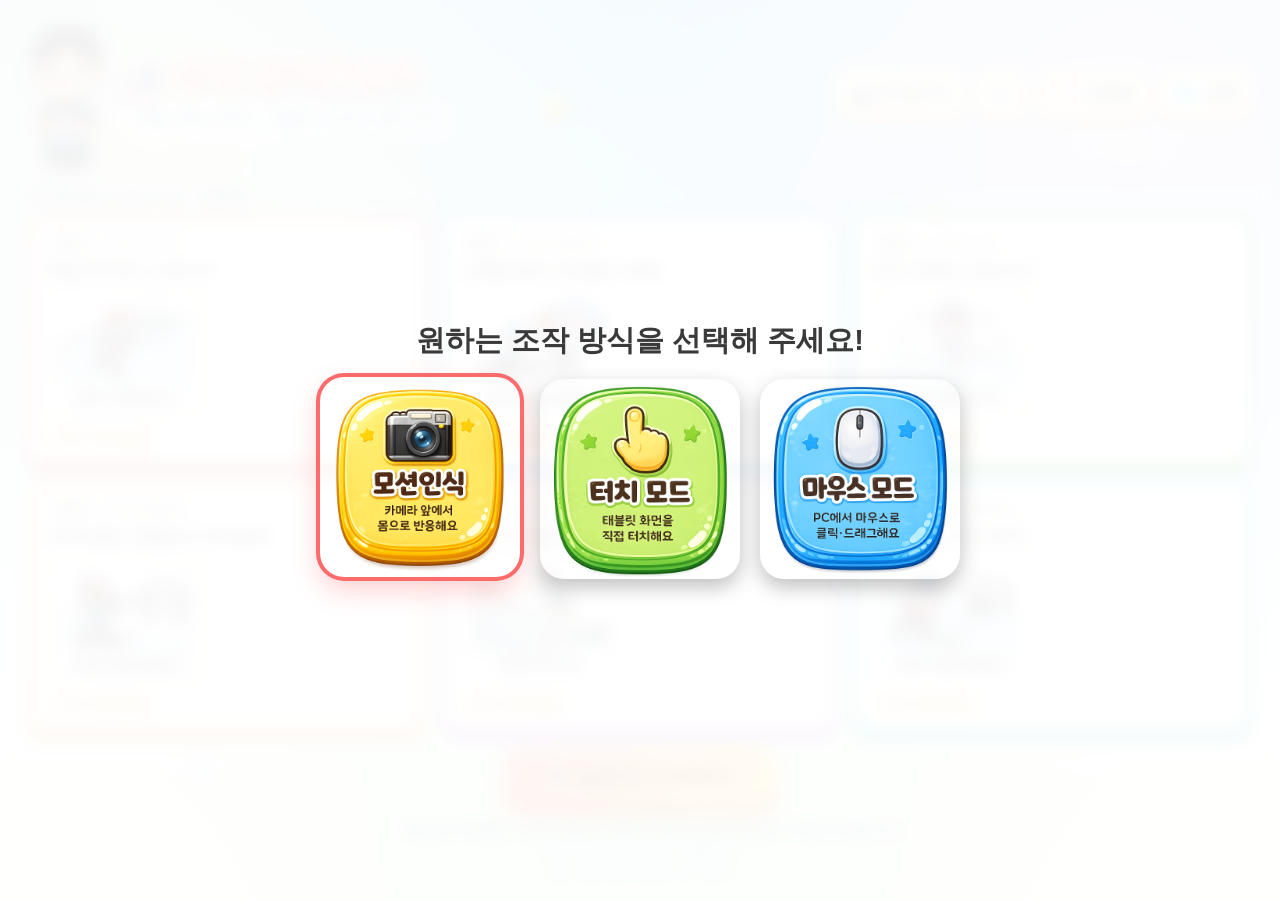
==== commit b74d8968: "캐릭터 등장 규칙 통일 + 포털 버튼 + 종목별 버그 픽스 공통 (6종목 + 랜딩) - 캐릭터 등장 규칙 통일: 메인 게임 플레이 중에는 캐릭터를 완전히 숨기고,   카운트다운(1" ====
--- a/index.html
+++ b/index.html
@@ -30,6 +30,7 @@
       <button class="icon-btn" id="modeBtn">📷 모드</button>
       <button class="icon-btn" id="volBtn">🔊</button>
       <button class="icon-btn" id="helpBtn">❓ 도움말</button>
+      <a class="icon-btn" href="https://motion-math-olympics-portal.vercel.app">🌐 포털</a>
     </div>
   </div>
 
--- a/css/style.css
+++ b/css/style.css
@@ -65,6 +65,7 @@
   color:var(--text);padding:8px 12px;font-size:clamp(0.82rem, 1vw + 0.5rem, 1rem);
   min-height:var(--tap);min-width:var(--tap);
   display:inline-flex;align-items:center;justify-content:center;gap:4px;
+  text-decoration:none; /* 포털 버튼처럼 <a>로 쓸 때 밑줄이 안 붙게 */
 }
 .icon-btn:active{transform:scale(0.96);}
 
@@ -197,6 +198,9 @@
 #gameCanvas{position:absolute;inset:0;width:100%;height:100%;}
 .hud{
   position:absolute;top:0;left:0;right:0;
+  /* overlay-panel(로딩/대기/카운트다운/결과)이 z-index:20이라 그보다 낮으면 그 화면들 위에서
+     hud 버튼이 안 보이고 클릭도 안 먹는다 — 어떤 화면에서든 항상 눌리도록 그보다 위에 둔다 */
+  z-index:30;
   display:flex;justify-content:space-between;align-items:flex-start;
   padding:clamp(8px, 1.6vh, 14px) clamp(10px, 2.4vw, 20px);pointer-events:none;
   font-weight:700;text-shadow:0 2px 6px #000a;
@@ -207,8 +211,9 @@
 }
 .hud .rec .dot{width:8px;height:8px;border-radius:50%;background:#ff2244;animation:blink 1s infinite;}
 @keyframes blink{50%{opacity:0.2;}}
+.hud-actions{display:flex;gap:8px;}
 .hud .home-btn{
-  pointer-events:all;background:#00000060;border:none;color:#fff;
+  pointer-events:all;background:#00000060;border:none;color:#fff;text-decoration:none;
   border-radius:14px;padding:8px 12px;font-size:clamp(0.95rem, 1vw + 0.6rem, 1.1rem);
   min-height:var(--tap);min-width:var(--tap);
   display:inline-flex;align-items:center;justify-content:center;
@@ -283,6 +288,9 @@
   border:5px solid currentColor;transform:translate(-50%,-50%) scale(.4);opacity:.85;
   animation:countRing .6s ease-out both;pointer-events:none;
 }
+/* 카운트다운 중에만 등장하는 우리반 캐릭터 — 메인 게임 화면에서는 항상 숨겨져 있다가
+   시작 전 이 순간과, 정답을 맞혔을 때만 잠깐 보이는 것으로 등장 규칙을 통일했다 */
+.countdown-char{max-height:clamp(70px, 16vmin, 130px);width:auto;display:block;filter:drop-shadow(0 6px 10px #00000040);}
 @keyframes countPop{
   0%{transform:scale(.2) rotate(-14deg);opacity:0;}
   55%{transform:scale(1.28) rotate(7deg);opacity:1;}
@@ -319,11 +327,6 @@
 .stat-box .num{font-size:clamp(1.3rem, 1.6vw + 0.8rem, 1.8rem);font-weight:800;color:var(--accent);}
 .stat-box .label{font-size:clamp(0.7rem, 0.6vw + 0.5rem, 0.8rem);color:var(--muted);}
 .medal{font-size:clamp(2.8rem, 10vmin, 4rem);}
-/* 결과 화면의 우리반 캐릭터 — 메달 색은 그대로 이모지로 알아보고, 캐릭터는 승리를 함께 즐기는 느낌만 더함 */
-.result-char{max-height:clamp(80px, 18vmin, 140px);width:auto;display:block;margin:0 auto;filter:drop-shadow(0 6px 10px #00000040);}
-@media (max-height:440px){
-  .result-char{display:none;} /* 화면이 낮을 때는 통계·버튼이 잘리지 않도록 캐릭터를 생략 */
-}
 .action-row{display:flex;gap:12px;flex-wrap:wrap;justify-content:center;}
 video.preview{max-width:min(280px, 70vw);width:100%;border-radius:16px;border:2px solid #ffffff30;}
 
